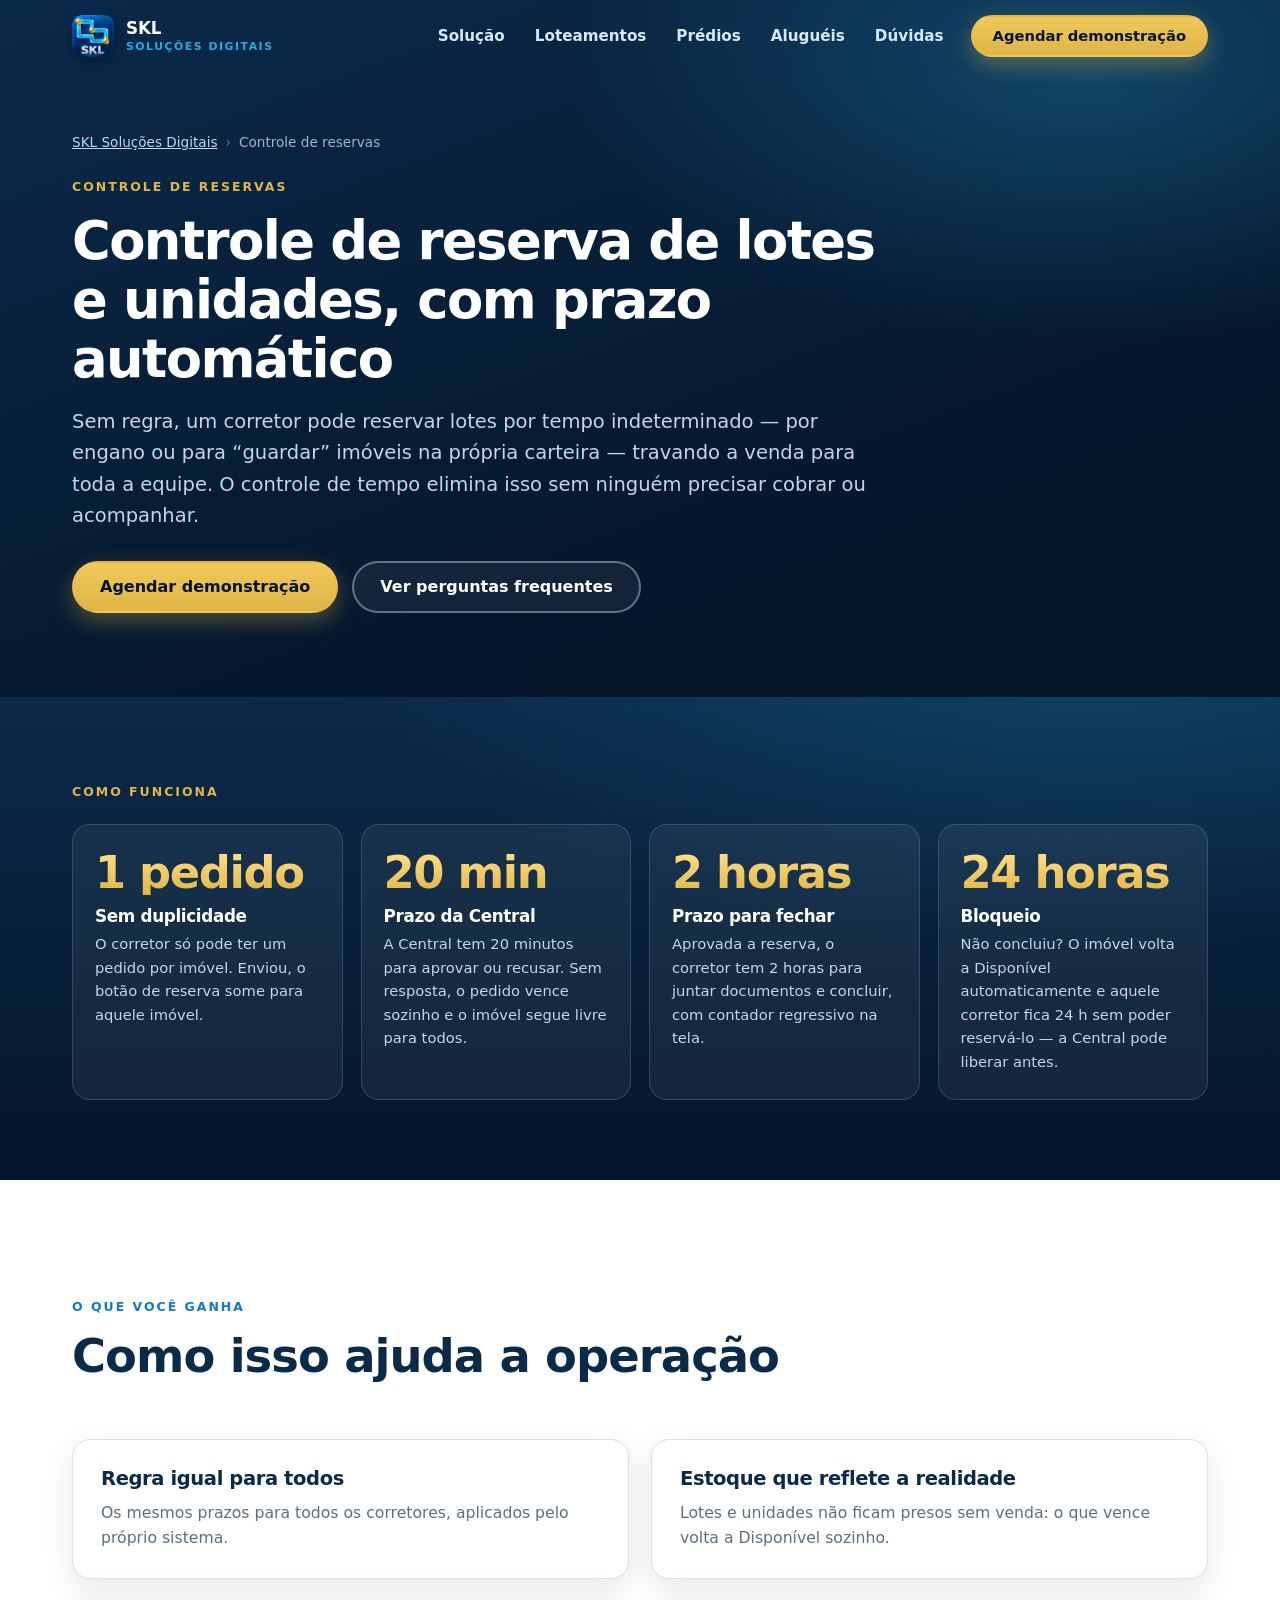
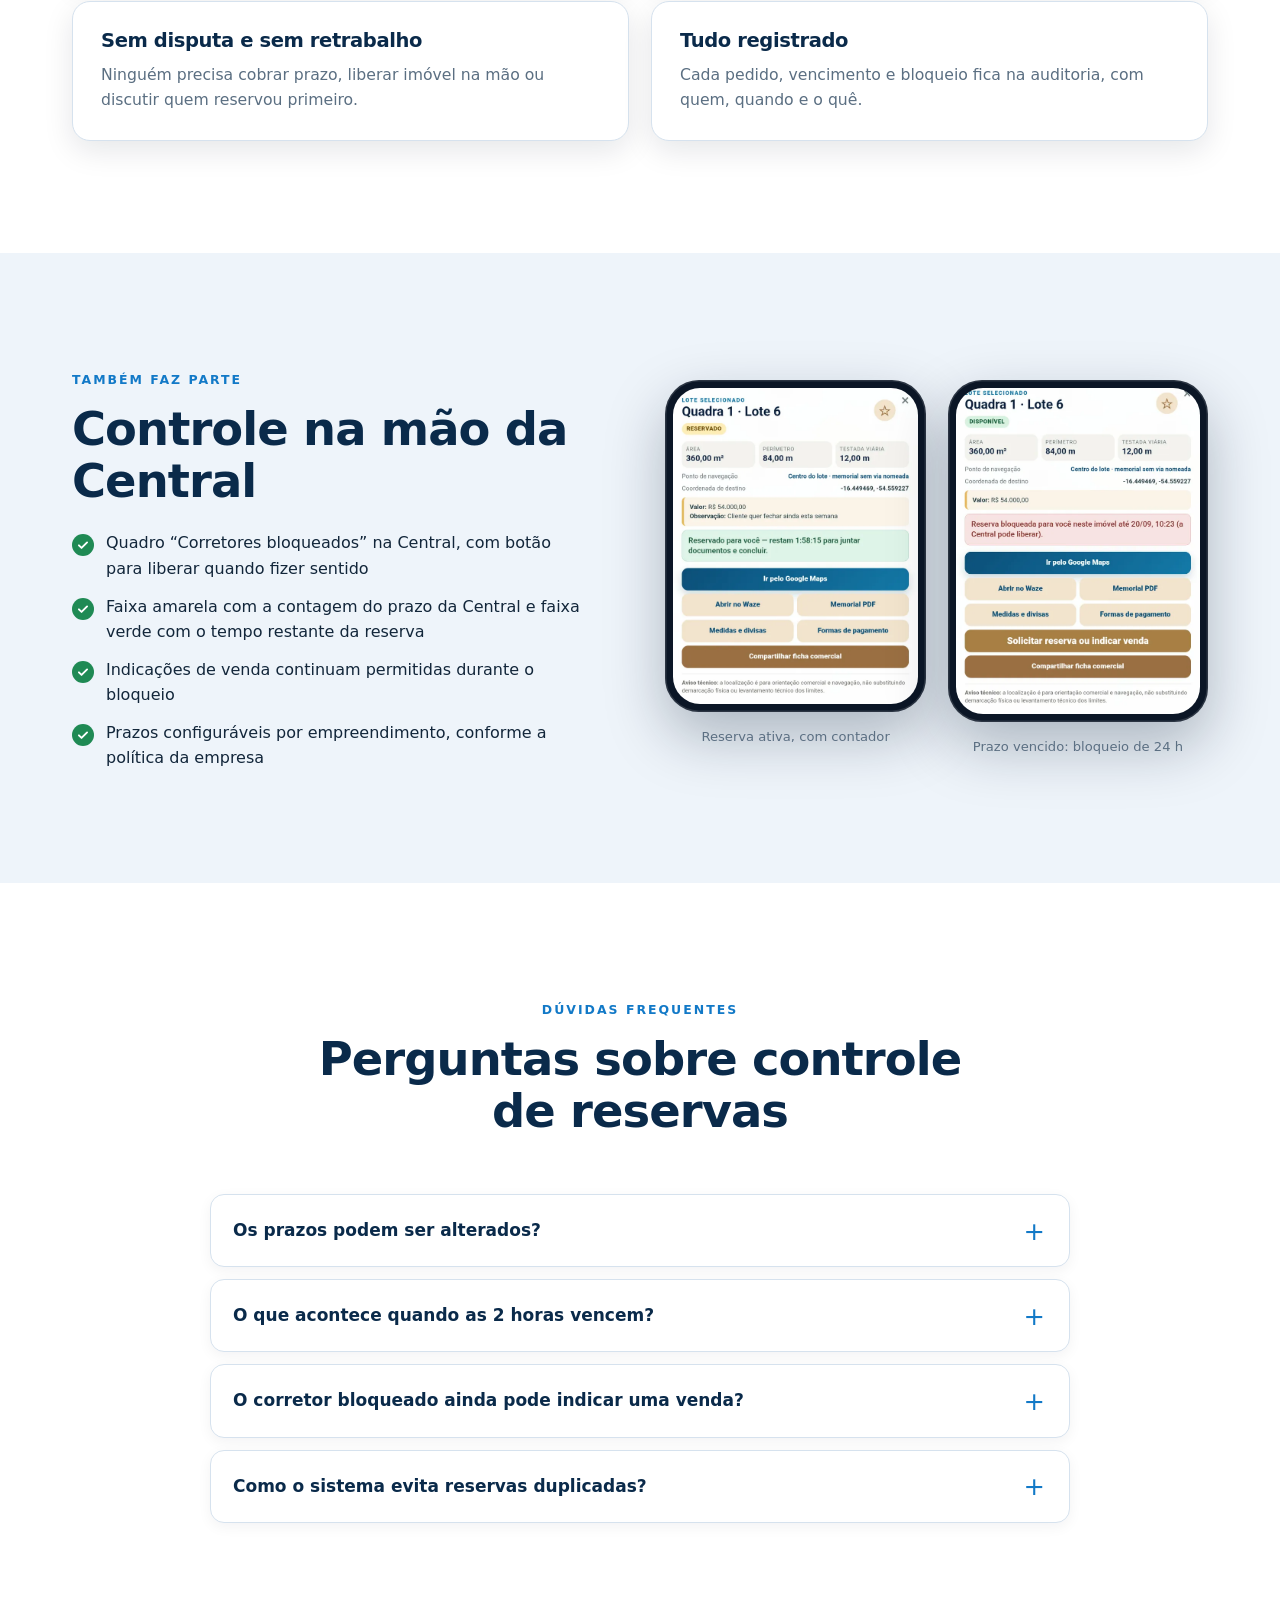
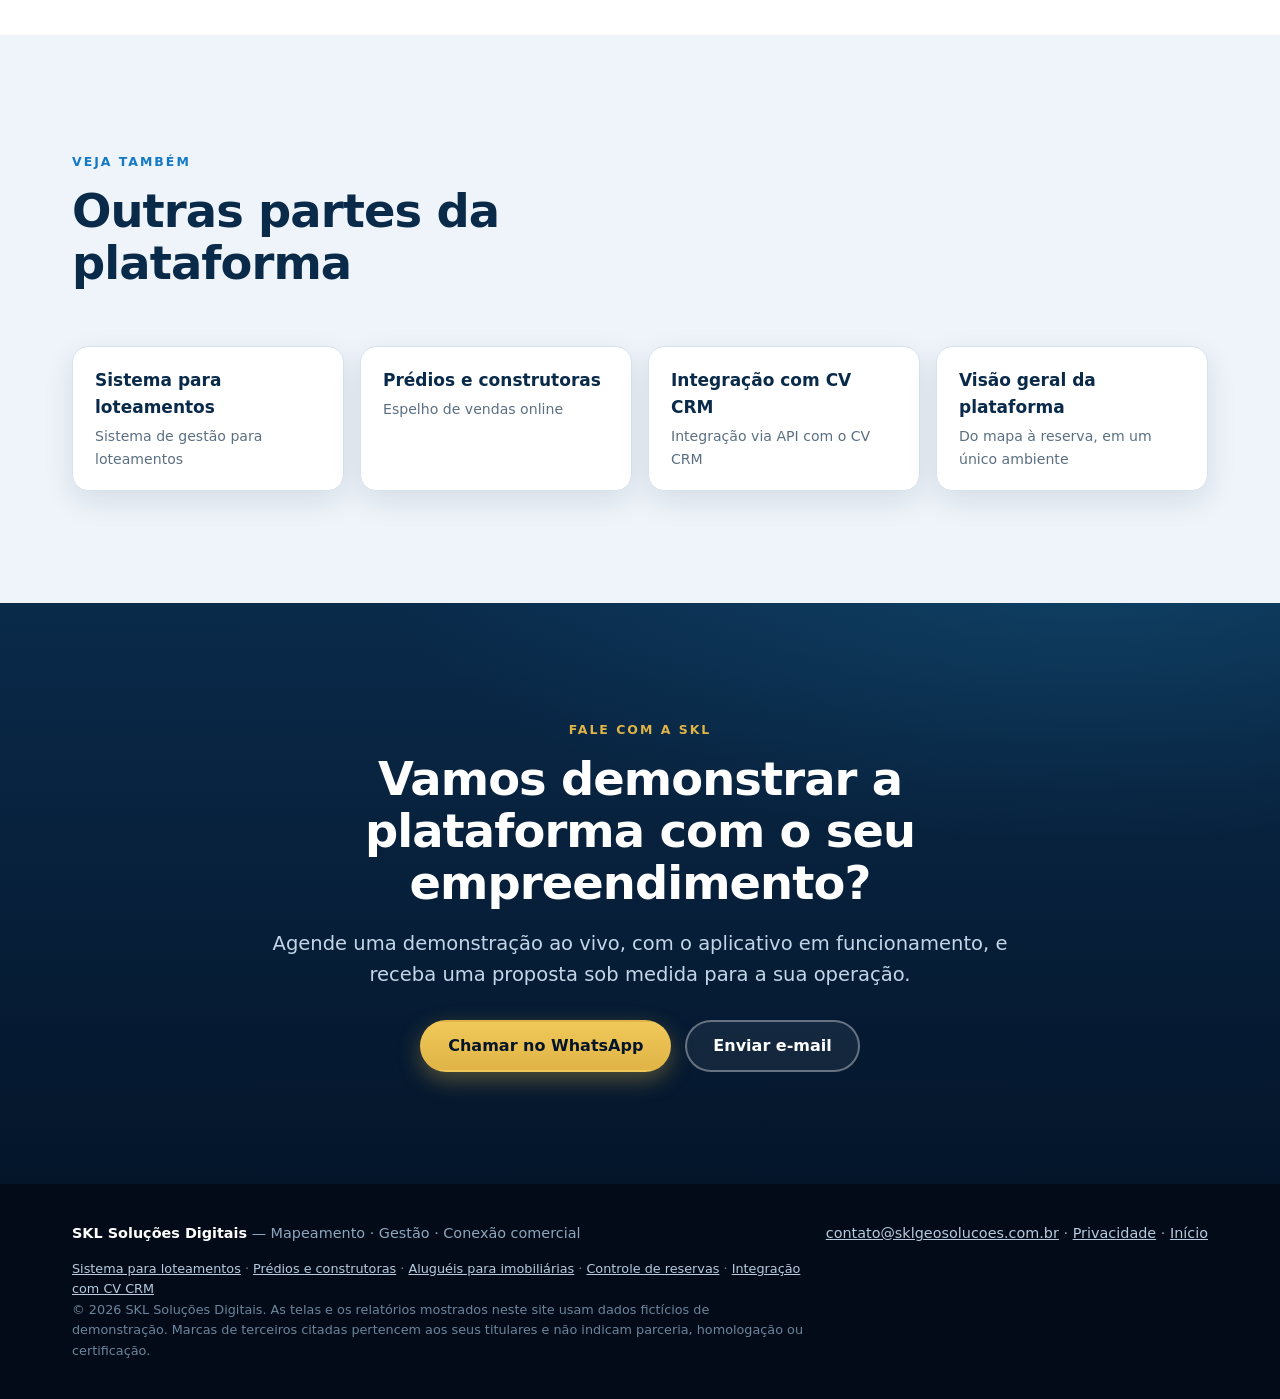
==== controle-de-reservas-de-lotes-e-unidades.html @ 7ca4c24e "Site institucional SKL Soluções Digitais - versão inicial Co-Authored-By: Claude Sonnet 5 <noreply@a" ====
<!doctype html>
<html lang="pt-BR">
<head>
<meta charset="utf-8">
<meta name="viewport" content="width=device-width, initial-scale=1">
<title>Controle de reserva de lotes e unidades: prazo automático | SKL</title>
<meta name="description" content="Evite lotes e unidades presos por reservas sem venda: um pedido por imóvel, 20 min para a Central responder, 2 h para fechar e bloqueio de 24 h. Prazos configuráveis.">
<meta name="theme-color" content="#04152a">
<link rel="canonical" href="https://sklgeosolucoes.com.br/controle-de-reservas-de-lotes-e-unidades.html">
<link rel="icon" type="image/png" sizes="32x32" href="assets/favicon-32.png">
<link rel="apple-touch-icon" href="assets/apple-touch-icon.png">
<meta property="og:type" content="website">
<meta property="og:locale" content="pt_BR">
<meta property="og:site_name" content="SKL Soluções Digitais">
<meta property="og:title" content="Controle de reserva de lotes e unidades: prazo automático | SKL">
<meta property="og:description" content="Evite lotes e unidades presos por reservas sem venda: um pedido por imóvel, 20 min para a Central responder, 2 h para fechar e bloqueio de 24 h. Prazos configuráveis.">
<meta property="og:url" content="https://sklgeosolucoes.com.br/controle-de-reservas-de-lotes-e-unidades.html">
<meta property="og:image" content="https://sklgeosolucoes.com.br/assets/og-image.jpg">
<meta name="twitter:card" content="summary_large_image">
<script>document.documentElement.className += ' js';</script>
<link rel="stylesheet" href="style.css">
<script type="application/ld+json">{"@context":"https://schema.org","@type":"BreadcrumbList","itemListElement":[{"@type":"ListItem","position":1,"name":"SKL Soluções Digitais","item":"https://sklgeosolucoes.com.br/"},{"@type":"ListItem","position":2,"name":"Controle de reservas","item":"https://sklgeosolucoes.com.br/controle-de-reservas-de-lotes-e-unidades.html"}]}</script>
<script type="application/ld+json">{"@context":"https://schema.org","@type":"FAQPage","mainEntity":[{"@type":"Question","name":"Os prazos podem ser alterados?","acceptedAnswer":{"@type":"Answer","text":"Sim. Os tempos de 20 minutos, 2 horas e 24 horas são o padrão sugerido; são parâmetros configuráveis por empreendimento, conforme a política da empresa."}},{"@type":"Question","name":"O que acontece quando as 2 horas vencem?","acceptedAnswer":{"@type":"Answer","text":"O imóvel volta automaticamente a Disponível, o corretor fica 24 horas sem poder reservá-lo e o fato fica registrado na auditoria. A Central pode liberar o bloqueio antes."}},{"@type":"Question","name":"O corretor bloqueado ainda pode indicar uma venda?","acceptedAnswer":{"@type":"Answer","text":"Sim. As indicações de venda seguem permitidas durante o bloqueio."}},{"@type":"Question","name":"Como o sistema evita reservas duplicadas?","acceptedAnswer":{"@type":"Answer","text":"O corretor só pode ter um pedido por imóvel. Depois de enviar, o botão de reserva some para aquele imóvel."}}]}</script>
</head>
<body>
<a class="skip" href="#conteudo">Ir para o conteúdo</a>

<header class="site-header" id="topo">
  <div class="wrap nav">
    <a class="brand" href="index.html" aria-label="SKL Soluções Digitais — início">
      <img src="assets/logo.webp" width="42" height="42" alt="">
      <span>SKL<small>Soluções Digitais</small></span>
    </a>
    <button class="burger" type="button" aria-label="Abrir menu" aria-expanded="false" aria-controls="menu"><span></span></button>
    <nav class="menu" id="menu" aria-label="Principal">
      <a href="index.html#solucao">Solução</a>
      <a href="sistema-para-loteamentos.html">Loteamentos</a>
      <a href="sistema-para-predios-e-construtoras.html">Prédios</a>
      <a href="sistema-de-alugueis-para-imobiliarias.html">Aluguéis</a>
      <a href="index.html#faq">Dúvidas</a>
      <a class="btn btn--primary btn--sm" href="index.html#contato">Agendar demonstração</a>
    </nav>
  </div>
</header>

<main id="conteudo">
<section class="page-hero">
  <div class="wrap">
    <p class="crumbs"><a href="index.html">SKL Soluções Digitais</a><span>›</span>Controle de reservas</p>
    <span class="eyebrow">Controle de reservas</span>
    <h1>Controle de reserva de lotes e unidades, com prazo automático</h1>
    <p class="lead">Sem regra, um corretor pode reservar lotes por tempo indeterminado — por engano ou para “guardar” imóveis na própria carteira — travando a venda para toda a equipe. O controle de tempo elimina isso sem ninguém precisar cobrar ou acompanhar.</p>
    <div class="cta-row" style="margin-top:30px">
      <a class="btn btn--primary" href="https://wa.me/5566996121567?text=Ol%C3%A1!%20Quero%20agendar%20uma%20demonstra%C3%A7%C3%A3o%20da%20plataforma%20SKL." target="_blank" rel="noopener">Agendar demonstração</a>
      <a class="btn btn--ghost" href="#perguntas">Ver perguntas frequentes</a>
    </div>
  </div>
</section>

    <div class="section section--dark" style="padding-block:clamp(48px,7vw,80px)">
      <div class="wrap">
        <span class="eyebrow">Como funciona</span>
        <div class="steps4" style="margin-bottom:0">
          <div class="step4 reveal"><span class="big">1 pedido</span><h3>Sem duplicidade</h3><p>O corretor só pode ter um pedido por imóvel. Enviou, o botão de reserva some para aquele imóvel.</p></div>
          <div class="step4 reveal"><span class="big">20 min</span><h3>Prazo da Central</h3><p>A Central tem 20 minutos para aprovar ou recusar. Sem resposta, o pedido vence sozinho e o imóvel segue livre para todos.</p></div>
          <div class="step4 reveal"><span class="big">2 horas</span><h3>Prazo para fechar</h3><p>Aprovada a reserva, o corretor tem 2 horas para juntar documentos e concluir, com contador regressivo na tela.</p></div>
          <div class="step4 reveal"><span class="big">24 horas</span><h3>Bloqueio</h3><p>Não concluiu? O imóvel volta a Disponível automaticamente e aquele corretor fica 24 h sem poder reservá-lo — a Central pode liberar antes.</p></div>
        </div>
      </div>
    </div>
<section class="section">
  <div class="wrap">
    <div class="head"><span class="eyebrow">O que você ganha</span><h2>Como isso ajuda a operação</h2></div>
    <div class="grid grid--2">
      <article class="card reveal"><h3>Regra igual para todos</h3><p>Os mesmos prazos para todos os corretores, aplicados pelo próprio sistema.</p></article>
      <article class="card reveal"><h3>Estoque que reflete a realidade</h3><p>Lotes e unidades não ficam presos sem venda: o que vence volta a Disponível sozinho.</p></article>
      <article class="card reveal"><h3>Sem disputa e sem retrabalho</h3><p>Ninguém precisa cobrar prazo, liberar imóvel na mão ou discutir quem reservou primeiro.</p></article>
      <article class="card reveal"><h3>Tudo registrado</h3><p>Cada pedido, vencimento e bloqueio fica na auditoria, com quem, quando e o quê.</p></article>
    </div>
  </div>
</section>

<section class="section section--soft">
  <div class="wrap split">
    <div>
      <span class="eyebrow">Também faz parte</span>
      <h2>Controle na mão da Central</h2>
      <ul class="checks">
        <li>Quadro “Corretores bloqueados” na Central, com botão para liberar quando fizer sentido</li>
        <li>Faixa amarela com a contagem do prazo da Central e faixa verde com o tempo restante da reserva</li>
        <li>Indicações de venda continuam permitidas durante o bloqueio</li>
        <li>Prazos configuráveis por empreendimento, conforme a política da empresa</li>
      </ul>
      
    </div>
    <div class="split-media reveal">
      <div class="shots">
        <figure class="shot shot--phone"><div class="phone device"><img src="assets/app-reserva.webp" width="640" height="830" loading="lazy" decoding="async" alt="Reserva ativa: faixa verde com o tempo restante para juntar documentos e concluir"></div><figcaption>Reserva ativa, com contador</figcaption></figure>
        <figure class="shot shot--phone"><div class="phone device"><img src="assets/app-bloqueio.webp" width="640" height="855" loading="lazy" decoding="async" alt="Prazo vencido: faixa vermelha informando o bloqueio de reserva neste imóvel até uma data e hora"></div><figcaption>Prazo vencido: bloqueio de 24 h</figcaption></figure>
      </div>
    </div>
  </div>
</section>

<section class="section" id="perguntas">
  <div class="wrap">
    <div class="head head--center"><span class="eyebrow">Dúvidas frequentes</span><h2>Perguntas sobre controle de reservas</h2></div>
    <div class="faq">
      <details><summary>Os prazos podem ser alterados?</summary><p>Sim. Os tempos de 20 minutos, 2 horas e 24 horas são o padrão sugerido; são parâmetros configuráveis por empreendimento, conforme a política da empresa.</p></details>
      <details><summary>O que acontece quando as 2 horas vencem?</summary><p>O imóvel volta automaticamente a Disponível, o corretor fica 24 horas sem poder reservá-lo e o fato fica registrado na auditoria. A Central pode liberar o bloqueio antes.</p></details>
      <details><summary>O corretor bloqueado ainda pode indicar uma venda?</summary><p>Sim. As indicações de venda seguem permitidas durante o bloqueio.</p></details>
      <details><summary>Como o sistema evita reservas duplicadas?</summary><p>O corretor só pode ter um pedido por imóvel. Depois de enviar, o botão de reserva some para aquele imóvel.</p></details>
    </div>
  </div>
</section>

<section class="section section--soft">
  <div class="wrap">
    <div class="head"><span class="eyebrow">Veja também</span><h2>Outras partes da plataforma</h2></div>
    <div class="related">
      <a href="sistema-para-loteamentos.html">Sistema para loteamentos<small>Sistema de gestão para loteamentos</small></a>
      <a href="sistema-para-predios-e-construtoras.html">Prédios e construtoras<small>Espelho de vendas online</small></a>
      <a href="integracao-cv-crm.html">Integração com CV CRM<small>Integração via API com o CV CRM</small></a>
      <a href="index.html">Visão geral da plataforma<small>Do mapa à reserva, em um único ambiente</small></a>
    </div>
  </div>
</section>

<section class="section section--dark contact">
  <div class="wrap">
    <span class="eyebrow">Fale com a SKL</span>
    <h2>Vamos demonstrar a plataforma com o seu empreendimento?</h2>
    <p class="lead">Agende uma demonstração ao vivo, com o aplicativo em funcionamento, e receba uma proposta sob medida para a sua operação.</p>
    <div class="cta-row">
      <a class="btn btn--primary" href="https://wa.me/5566996121567?text=Ol%C3%A1!%20Quero%20agendar%20uma%20demonstra%C3%A7%C3%A3o%20da%20plataforma%20SKL." target="_blank" rel="noopener">Chamar no WhatsApp</a>
      <a class="btn btn--ghost" href="mailto:contato@sklgeosolucoes.com.br?subject=Demonstra%C3%A7%C3%A3o%20da%20plataforma%20SKL">Enviar e-mail</a>
    </div>
  </div>
</section>
</main>

<footer class="site-footer">
  <div class="wrap">
    <div class="footer-row">
      <p><b style="color:#fff">SKL Soluções Digitais</b> — Mapeamento · Gestão · Conexão comercial</p>
      <p><a href="mailto:contato@sklgeosolucoes.com.br">contato@sklgeosolucoes.com.br</a> · <a href="privacidade.html">Privacidade</a> · <a href="index.html">Início</a></p>
    </div>
    <p class="fine" style="margin-top:14px"><a href="sistema-para-loteamentos.html">Sistema para loteamentos</a> · <a href="sistema-para-predios-e-construtoras.html">Prédios e construtoras</a> · <a href="sistema-de-alugueis-para-imobiliarias.html">Aluguéis para imobiliárias</a> · <a href="controle-de-reservas-de-lotes-e-unidades.html">Controle de reservas</a> · <a href="integracao-cv-crm.html">Integração com CV CRM</a></p>
    <p class="fine">© 2026 SKL Soluções Digitais. As telas e os relatórios mostrados neste site usam dados fictícios de demonstração. Marcas de terceiros citadas pertencem aos seus titulares e não indicam parceria, homologação ou certificação.</p>
  </div>
</footer>
<a class="wa-float btn btn--primary btn--sm" href="https://wa.me/5566996121567?text=Ol%C3%A1!%20Quero%20saber%20mais%20sobre%20a%20plataforma%20SKL." target="_blank" rel="noopener" aria-label="Falar no WhatsApp">WhatsApp</a>
<script src="site.js" defer></script>
</body>
</html>
---- style.css ----
/* SKL Soluções Digitais — site institucional
   Sem fontes nem scripts de terceiros: nada é carregado de fora (privacidade e velocidade). */

:root {
  --dk: #04152a;
  --navy: #0a2a4a;
  --blue: #1279c7;
  --cyan: #29abe2;
  --gold: #e0b446;
  --gold-dk: #b98a1c;
  --ink: #12263a;
  --muted: #5b6f82;
  --soft: #eef4fa;
  --line: #d6e2ee;
  --ok: #1f8a54;
  --bad: #b23a35;
  --radius: 18px;
  --shadow: 0 10px 30px rgba(4, 21, 42, .10);
  --shadow-lg: 0 24px 60px rgba(4, 21, 42, .28);
  --font: system-ui, -apple-system, "Segoe UI", Roboto, "Helvetica Neue", Arial, "Noto Sans", sans-serif;
  --wrap: 1180px;
}

*, *::before, *::after { box-sizing: border-box; }
html { scroll-behavior: smooth; scroll-padding-top: 84px; -webkit-text-size-adjust: 100%; }
body {
  margin: 0; font-family: var(--font); color: var(--ink); background: #fff;
  line-height: 1.6; font-size: 17px; -webkit-font-smoothing: antialiased; text-rendering: optimizeLegibility;
}
img { max-width: 100%; height: auto; display: block; }
a { color: var(--blue); }
h1, h2, h3, h4 { line-height: 1.12; margin: 0; letter-spacing: -.02em; }
p { margin: 0 0 1em; }
ul { margin: 0; padding: 0; list-style: none; }
:focus-visible { outline: 3px solid var(--cyan); outline-offset: 3px; border-radius: 6px; }

.skip { position: absolute; left: -999px; top: 8px; background: var(--gold); color: var(--dk); padding: 10px 16px; border-radius: 8px; z-index: 100; font-weight: 700; }
.skip:focus { left: 8px; }

.wrap { width: 100%; max-width: var(--wrap); margin-inline: auto; padding-inline: 22px; }
.section { padding-block: clamp(64px, 9vw, 112px); }
.section--soft { background: var(--soft); }
.section--dark { background: radial-gradient(1200px 500px at 85% -10%, rgba(41,171,226,.18), transparent 60%), linear-gradient(180deg, var(--navy), var(--dk)); color: #eaf3fb; }
.section--dark .lead, .section--dark p { color: #c3d6e8; }
.section--dark h2, .section--dark h3 { color: #fff; }

.eyebrow { display: inline-block; font-size: .78rem; font-weight: 800; letter-spacing: .16em; text-transform: uppercase; color: var(--blue); margin-bottom: 14px; }
.section--dark .eyebrow, .hero .eyebrow, .page-hero .eyebrow { color: var(--gold); }
h2 { font-size: clamp(1.9rem, 4vw, 2.9rem); font-weight: 800; color: var(--navy); max-width: 22ch; }
.head { margin-bottom: clamp(36px, 5vw, 56px); }
.head--center { text-align: center; }
.head--center h2 { margin-inline: auto; }
.lead { font-size: clamp(1.05rem, 1.6vw, 1.22rem); color: var(--muted); max-width: 62ch; margin-top: 18px; }
.head--center .lead { margin-inline: auto; }

/* Botões */
.btn { display: inline-flex; align-items: center; justify-content: center; gap: 10px; padding: 15px 26px; border-radius: 999px; font-weight: 800; font-size: 1rem; text-decoration: none; border: 2px solid transparent; cursor: pointer; transition: transform .15s ease, box-shadow .2s ease, background .2s ease; font-family: inherit; line-height: 1.1; }
.btn:hover { transform: translateY(-2px); }
.btn--primary { background: linear-gradient(180deg, #f0c85a, var(--gold)); color: var(--dk); box-shadow: 0 8px 22px rgba(224,180,70,.35); }
.btn--primary:hover { box-shadow: 0 12px 28px rgba(224,180,70,.5); }
.btn--ghost { color: #fff; border-color: rgba(255,255,255,.35); background: rgba(255,255,255,.06); }
.btn--ghost:hover { background: rgba(255,255,255,.14); }
.btn--outline { color: var(--navy); border-color: var(--navy); background: transparent; }
.btn--outline:hover { background: var(--navy); color: #fff; }
.btn--sm { padding: 11px 20px; font-size: .92rem; }

/* Cabeçalho */
.site-header { position: fixed; inset: 0 0 auto 0; z-index: 50; transition: background .25s ease, box-shadow .25s ease, backdrop-filter .25s; }
.site-header.scrolled { background: rgba(4, 21, 42, .88); backdrop-filter: saturate(140%) blur(14px); -webkit-backdrop-filter: saturate(140%) blur(14px); box-shadow: 0 6px 24px rgba(0,0,0,.25); }
.nav { display: flex; align-items: center; justify-content: space-between; gap: 20px; min-height: 72px; }
.brand { display: flex; align-items: center; gap: 12px; color: #fff; text-decoration: none; font-weight: 800; letter-spacing: -.01em; }
.brand img { width: 42px; height: 42px; border-radius: 11px; box-shadow: 0 4px 14px rgba(0,0,0,.35); }
.brand span { font-size: 1.05rem; line-height: 1.05; }
.brand small { display: block; font-size: .68rem; letter-spacing: .14em; font-weight: 700; color: var(--cyan); text-transform: uppercase; margin-top: 3px; }
.menu { display: flex; align-items: center; gap: 4px; }
.menu a:not(.btn) { color: #d9e8f6; text-decoration: none; font-weight: 600; font-size: .95rem; padding: 9px 13px; border-radius: 999px; white-space: nowrap; }
.menu a:not(.btn):hover { background: rgba(255,255,255,.1); color: #fff; }
.menu .btn { margin-left: 10px; }
.burger { display: none; width: 46px; height: 46px; border: 0; border-radius: 12px; background: rgba(255,255,255,.1); cursor: pointer; position: relative; }
.burger span, .burger span::before, .burger span::after { position: absolute; left: 12px; right: 12px; height: 2px; background: #fff; border-radius: 2px; content: ""; transition: transform .25s, opacity .2s; }
.burger span { top: 22px; } .burger span::before { top: -7px; left: 0; right: 0; } .burger span::after { top: 7px; left: 0; right: 0; }
.nav-open .burger span { background: transparent; }
.nav-open .burger span::before { transform: translateY(7px) rotate(45deg); }
.nav-open .burger span::after { transform: translateY(-7px) rotate(-45deg); }

/* Hero */
.hero { position: relative; overflow: hidden; color: #fff; padding-top: 128px; padding-bottom: clamp(56px, 8vw, 96px);
  background: radial-gradient(900px 520px at 78% 30%, rgba(41,171,226,.30), transparent 65%), radial-gradient(700px 400px at 5% 100%, rgba(224,180,70,.12), transparent 60%), linear-gradient(160deg, #0a2a4a 0%, var(--dk) 70%); }
.hero::before { content: ""; position: absolute; inset: 0; background-image: linear-gradient(rgba(255,255,255,.035) 1px, transparent 1px), linear-gradient(90deg, rgba(255,255,255,.035) 1px, transparent 1px); background-size: 56px 56px; mask-image: radial-gradient(ellipse at 70% 40%, #000 20%, transparent 75%); -webkit-mask-image: radial-gradient(ellipse at 70% 40%, #000 20%, transparent 75%); pointer-events: none; }
.hero-grid { position: relative; display: grid; grid-template-columns: 1.02fr 1fr; gap: clamp(28px, 5vw, 64px); align-items: center; }
.hero h1 { font-size: clamp(2.3rem, 5.6vw, 4.1rem); font-weight: 850; letter-spacing: -.03em; line-height: 1.04; }
.hero h1 em { font-style: normal; background: linear-gradient(90deg, var(--cyan), #8fdcff); -webkit-background-clip: text; background-clip: text; color: transparent; }
.hero p.sub { font-size: clamp(1.05rem, 1.7vw, 1.28rem); color: #c3d6e8; max-width: 52ch; margin: 22px 0 32px; }
.cta-row { display: flex; flex-wrap: wrap; gap: 14px; }
.chips { display: flex; flex-wrap: wrap; gap: 10px; margin-top: 34px; }
.chip { font-size: .86rem; font-weight: 700; color: #dcecfa; padding: 8px 14px; border-radius: 999px; border: 1px solid rgba(255,255,255,.2); background: rgba(255,255,255,.06); }
.chip::before { content: ""; display: inline-block; width: 7px; height: 7px; border-radius: 50%; background: var(--gold); margin-right: 9px; vertical-align: 1px; }
.hero-visual { position: relative; min-height: 380px; }
.hero-visual .tablet { width: 100%; }
.hero-visual .phone { position: absolute; width: 37%; left: -7%; bottom: -10%; }

/* Molduras de aparelho */
.device { background: #0b1626; border-radius: 26px; padding: 9px; box-shadow: var(--shadow-lg), inset 0 0 0 1.5px rgba(255,255,255,.13); }
.device img { border-radius: 18px; width: 100%; background: #fff; }
.phone.device { border-radius: 34px; padding: 8px; }
.phone.device img { border-radius: 27px; }
.device figcaption, .shot figcaption { font-size: .82rem; color: var(--muted); text-align: center; margin-top: 14px; }
.shot { margin: 0; }
.shot--phone { max-width: 320px; flex: 1 1 200px; }
.shots .shot--phone { max-width: 270px; }
.shot--tablet { max-width: 100%; }
.shot .device { transition: transform .35s ease; }
.shot:hover .device { transform: translateY(-4px); }
.shots { display: flex; gap: 22px; justify-content: center; align-items: flex-start; flex-wrap: wrap; }

/* Grades e cartões */
.grid { display: grid; gap: 22px; }
.grid--2 { grid-template-columns: repeat(2, 1fr); }
.grid--3 { grid-template-columns: repeat(3, 1fr); }
.card { background: #fff; border: 1px solid var(--line); border-radius: var(--radius); padding: 28px; box-shadow: var(--shadow); transition: transform .25s ease, box-shadow .25s ease; }
.card:hover { transform: translateY(-4px); box-shadow: 0 18px 44px rgba(4,21,42,.16); }
.card h3 { font-size: 1.22rem; color: var(--navy); margin-bottom: 10px; }
.card p { color: var(--muted); margin: 0; font-size: .98rem; }
.num { display: inline-grid; place-items: center; width: 38px; height: 38px; border-radius: 12px; background: var(--soft); color: var(--blue); font-weight: 850; font-size: .95rem; margin-bottom: 16px; }
.problem .hoje, .problem .com { font-size: .95rem; margin: 0 0 10px; color: var(--muted); }
.problem .hoje b { color: var(--bad); }
.problem .com { color: var(--ink); }
.problem .com b { color: var(--ok); }
.note { margin-top: 30px; padding: 20px 24px; border-radius: 14px; background: #fff; border: 1px solid var(--line); border-left: 5px solid var(--gold); color: var(--ink); font-size: .98rem; }
.product .icon { width: 52px; height: 52px; border-radius: 15px; display: grid; place-items: center; margin-bottom: 18px; background: linear-gradient(135deg, var(--blue), var(--cyan)); box-shadow: 0 8px 18px rgba(18,121,199,.35); }
.product .icon svg { width: 26px; height: 26px; stroke: #fff; fill: none; stroke-width: 2; stroke-linecap: round; stroke-linejoin: round; }

/* Listas com marcador */
.checks { display: grid; gap: 12px; margin: 22px 0 0; }
.checks li { position: relative; padding-left: 34px; color: var(--ink); font-size: 1rem; }
.checks li::before { content: ""; position: absolute; left: 0; top: 4px; width: 22px; height: 22px; border-radius: 50%; background: var(--ok) url("data:image/svg+xml,%3Csvg xmlns='http://www.w3.org/2000/svg' viewBox='0 0 24 24' fill='none' stroke='white' stroke-width='3.2' stroke-linecap='round' stroke-linejoin='round'%3E%3Cpath d='M5 12.5l4.5 4.5L19 7.5'/%3E%3C/svg%3E") center / 14px no-repeat; }
.section--dark .checks li { color: #dbe9f6; }
.section--dark .checks li::before { background-color: var(--cyan); }
.checks--tight { gap: 9px; }

/* Layout texto + imagem */
.split { display: grid; grid-template-columns: 1fr 1.05fr; gap: clamp(30px, 6vw, 80px); align-items: center; }
.split--rev .split-media { order: -1; }
.split-media { min-width: 0; }
/* Seções de texto longo: a imagem acompanha a rolagem em vez de ficar solta lá embaixo */
.split--top { align-items: start; }
.split--top .split-media { position: sticky; top: 100px; }
.tag { display: inline-block; font-size: .8rem; font-weight: 800; color: var(--blue); background: #e3effa; padding: 5px 12px; border-radius: 999px; margin: 0 8px 8px 0; }
.callout { margin-top: 26px; padding: 18px 22px; border-radius: 14px; background: var(--soft); border-left: 5px solid var(--cyan); color: var(--ink); font-size: .98rem; }
.section--soft .callout { background: #fff; }
.section--dark .callout { background: rgba(255,255,255,.07); color: #dbe9f6; border-left-color: var(--gold); }

/* Reservas — passos com números grandes */
.steps4 { display: grid; grid-template-columns: repeat(4, 1fr); gap: 18px; margin: 8px 0 44px; counter-reset: s; }
.step4 { position: relative; padding: 26px 22px; border-radius: var(--radius); background: rgba(255,255,255,.06); border: 1px solid rgba(255,255,255,.14); }
.step4 .big { display: block; font-size: clamp(2rem, 3.6vw, 2.8rem); font-weight: 850; letter-spacing: -.03em; line-height: 1; background: linear-gradient(180deg, #ffe08a, var(--gold)); -webkit-background-clip: text; background-clip: text; color: transparent; }
.step4 h3 { font-size: 1.05rem; margin: 12px 0 6px; }
.step4 p { font-size: .92rem; margin: 0; }
.rules { display: grid; grid-template-columns: repeat(2, 1fr); gap: 22px; margin-top: 34px; }
.rules h3 { font-size: 1rem; text-transform: uppercase; letter-spacing: .1em; color: var(--gold); margin-bottom: 14px; }

/* Integração */
.diagram { display: grid; grid-template-columns: 1fr auto 1fr; gap: 18px; align-items: center; margin-bottom: 42px; }
.node { padding: 26px; border-radius: var(--radius); text-align: center; background: #fff; border: 1px solid var(--line); box-shadow: var(--shadow); }
.node b { display: block; color: var(--navy); font-size: 1.15rem; margin-bottom: 6px; }
.node span { color: var(--muted); font-size: .92rem; }
.node--skl { background: linear-gradient(135deg, var(--navy), var(--blue)); border: 0; }
.node--skl b, .node--skl span { color: #fff; }
.link { text-align: center; color: var(--blue); font-weight: 800; font-size: .9rem; }
.link big { display: block; font-size: 2.2rem; line-height: 1; }
.steps { display: grid; grid-template-columns: repeat(4, 1fr); gap: 18px; counter-reset: st; list-style: none; margin: 0; padding: 0; }
.steps--5 { grid-template-columns: repeat(5, 1fr); }
.steps li { position: relative; counter-increment: st; background: #fff; border: 1px solid var(--line); border-radius: var(--radius); padding: 24px 20px; box-shadow: var(--shadow); }
.steps li::before { content: counter(st); display: grid; place-items: center; width: 34px; height: 34px; border-radius: 50%; background: var(--navy); color: #fff; font-weight: 850; margin-bottom: 14px; }
.steps li b { display: block; color: var(--navy); margin-bottom: 6px; }
.steps li span { color: var(--muted); font-size: .93rem; display: block; }

/* Planos */
.plan { display: flex; flex-direction: column; }
.plan .badge { align-self: flex-start; font-size: .75rem; font-weight: 800; letter-spacing: .1em; text-transform: uppercase; color: var(--dk); background: var(--gold); padding: 5px 12px; border-radius: 999px; margin-bottom: 14px; }
.plan--hl { border: 2px solid var(--blue); box-shadow: 0 18px 50px rgba(18,121,199,.22); }
.plan .price { margin-top: auto; padding-top: 22px; }
.plan .price b { display: block; font-size: 1.25rem; color: var(--navy); }
.plan .price span { color: var(--muted); font-size: .9rem; }

/* Perfis */
.roles { grid-template-columns: repeat(3, 1fr); }

/* FAQ */
.faq { max-width: 860px; margin-inline: auto; display: grid; gap: 12px; }
.faq details { background: #fff; border: 1px solid var(--line); border-radius: 14px; padding: 4px 22px; box-shadow: 0 4px 14px rgba(4,21,42,.05); }
.faq summary { cursor: pointer; list-style: none; padding: 18px 34px 18px 0; font-weight: 750; color: var(--navy); position: relative; }
.faq summary::-webkit-details-marker { display: none; }
.faq summary::after { content: "+"; position: absolute; right: 2px; top: 50%; transform: translateY(-50%); font-size: 1.6rem; color: var(--blue); font-weight: 400; transition: transform .2s; }
.faq details[open] summary::after { transform: translateY(-50%) rotate(45deg); }
.faq details p { color: var(--muted); padding-bottom: 8px; margin: 0 0 12px; }

/* Contato e rodapé */
.contact { text-align: center; }
.contact h2 { margin-inline: auto; color: #fff; max-width: 20ch; }
.contact .lead { margin-inline: auto; }
.contact .cta-row { justify-content: center; margin-top: 30px; }
.contact-cards { display: grid; grid-template-columns: 1fr 1.45fr 1.05fr; gap: 16px; margin: 44px auto 0; max-width: 980px; text-align: left; }
.contact-cards div { padding: 20px 22px; border-radius: 16px; background: rgba(255,255,255,.07); border: 1px solid rgba(255,255,255,.16); }
.contact-cards small { display: block; color: var(--gold); font-weight: 800; letter-spacing: .14em; text-transform: uppercase; font-size: .72rem; margin-bottom: 6px; }
.contact-cards a, .contact-cards span { color: #fff; font-weight: 700; overflow-wrap: anywhere; text-decoration: none; }
.contact-cards a:hover { text-decoration: underline; }
.site-footer { background: #020b17; color: #8ea6bd; padding: 38px 0; font-size: .9rem; }
.footer-row { display: flex; flex-wrap: wrap; gap: 18px 40px; justify-content: space-between; align-items: center; }
.site-footer a { color: #b6cbe0; }
.site-footer p { margin: 0; }
.fine { margin-top: 18px; font-size: .8rem; color: #6d859c; max-width: 90ch; }

/* Páginas internas (uma por assunto de busca) */
.page-hero { position: relative; overflow: hidden; color: #fff; padding: 132px 0 clamp(48px, 7vw, 84px);
  background: radial-gradient(800px 420px at 85% 10%, rgba(41,171,226,.28), transparent 65%), linear-gradient(160deg, #0a2a4a 0%, var(--dk) 75%); }
.page-hero h1 { font-size: clamp(2rem, 4.6vw, 3.3rem); font-weight: 850; letter-spacing: -.03em; max-width: 22ch; }
.page-hero .lead { color: #c3d6e8; max-width: 64ch; }
.crumbs { font-size: .85rem; color: #9db6cd; margin-bottom: 18px; }
.crumbs a { color: #c3d6e8; }
.crumbs span { margin: 0 8px; opacity: .6; }
.related { display: grid; grid-template-columns: repeat(auto-fit, minmax(230px, 1fr)); gap: 16px; }
.related a { display: block; padding: 20px 22px; border-radius: 16px; background: #fff; border: 1px solid var(--line); text-decoration: none; color: var(--navy); font-weight: 750; transition: transform .2s, box-shadow .2s; box-shadow: var(--shadow); }
.related a:hover { transform: translateY(-3px); box-shadow: 0 16px 36px rgba(4,21,42,.16); }
.related a small { display: block; font-weight: 500; color: var(--muted); margin-top: 4px; font-size: .88rem; }
.link-cards { display: grid; grid-template-columns: repeat(auto-fit, minmax(210px, 1fr)); gap: 14px; margin-top: 26px; }
.link-cards a { display: block; padding: 18px 20px; border-radius: 14px; background: #fff; border: 1px solid var(--line); text-decoration: none; color: var(--navy); font-weight: 750; box-shadow: 0 4px 14px rgba(4,21,42,.06); transition: transform .2s, border-color .2s; }
.link-cards a:hover { transform: translateY(-3px); border-color: var(--blue); }
.link-cards a small { display: block; font-weight: 500; color: var(--muted); margin-top: 4px; font-size: .86rem; }
.wa-float { position: fixed; right: 16px; bottom: 16px; z-index: 40; display: none; }
.wa-float.btn { width: auto; padding: 13px 20px; box-shadow: 0 10px 28px rgba(0,0,0,.35); }

/* Entrada suave (só se o JavaScript estiver ativo) */
.js .reveal { opacity: 0; transform: translateY(22px); transition: opacity .7s ease, transform .7s ease; }
.js .reveal.in { opacity: 1; transform: none; }

/* Responsivo */
@media (max-width: 1020px) {
  .hero-grid, .split { grid-template-columns: 1fr; }
  .split--rev .split-media { order: 0; }
  .split--top .split-media { position: static; }
  .hero-visual { max-width: 640px; margin: 10px auto 0; }
  .hero-visual .phone { left: 2%; bottom: -14%; width: 32%; }
  .steps4 { grid-template-columns: repeat(2, 1fr); }
  .steps, .steps--5 { grid-template-columns: repeat(2, 1fr); }
  .grid--3, .roles { grid-template-columns: repeat(2, 1fr); }
  h2 { max-width: none; }
}
@media (max-width: 1080px) {
  .burger { display: block; }
  .menu { position: fixed; inset: 72px 0 auto 0; flex-direction: column; align-items: stretch; gap: 4px; padding: 16px 22px 26px; background: rgba(4,21,42,.97); backdrop-filter: blur(14px); transform: translateY(-120%); transition: transform .3s ease; box-shadow: 0 20px 40px rgba(0,0,0,.4); visibility: hidden; }
  .nav-open .menu { transform: none; visibility: visible; }
  .menu a:not(.btn) { padding: 14px 16px; font-size: 1.05rem; }
  .menu .btn { margin: 10px 0 0; }
  .site-header { background: rgba(4,21,42,.92); }
}
@media (max-width: 820px) {
  .wa-float { display: block; }
}
@media (max-width: 680px) {
  body { font-size: 16px; }
  .grid--2, .grid--3, .roles, .rules, .contact-cards, .steps4, .steps, .steps--5 { grid-template-columns: 1fr; }
  .diagram { grid-template-columns: 1fr; }
  .link big { transform: rotate(90deg); display: inline-block; }
  .hero { padding-top: 112px; }
  .hero-visual { margin-bottom: 40px; }
  .btn { width: 100%; }
  .cta-row { flex-direction: column; }
  .card { padding: 22px; }
  .shot--phone { max-width: 280px; }
}
@media (prefers-reduced-motion: reduce) {
  html { scroll-behavior: auto; }
  *, *::before, *::after { transition: none !important; animation: none !important; }
  .js .reveal { opacity: 1; transform: none; }
}
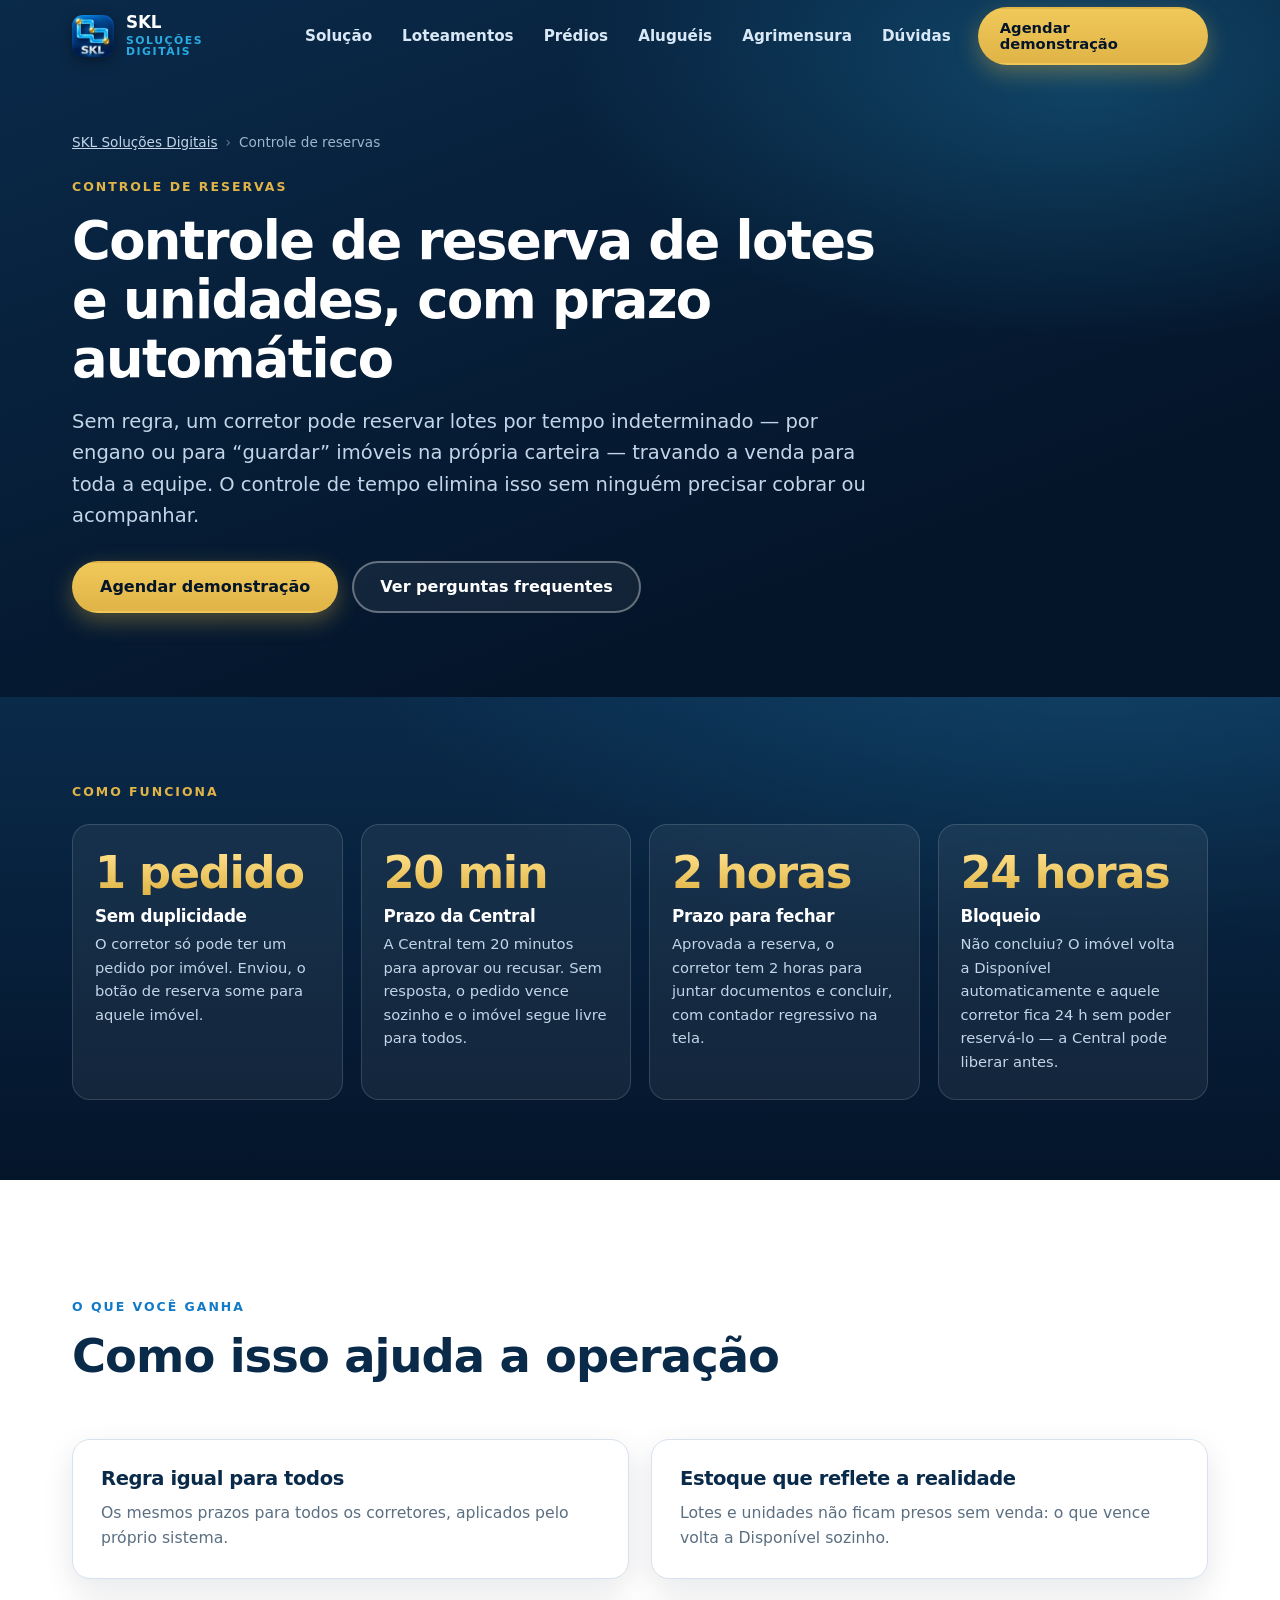
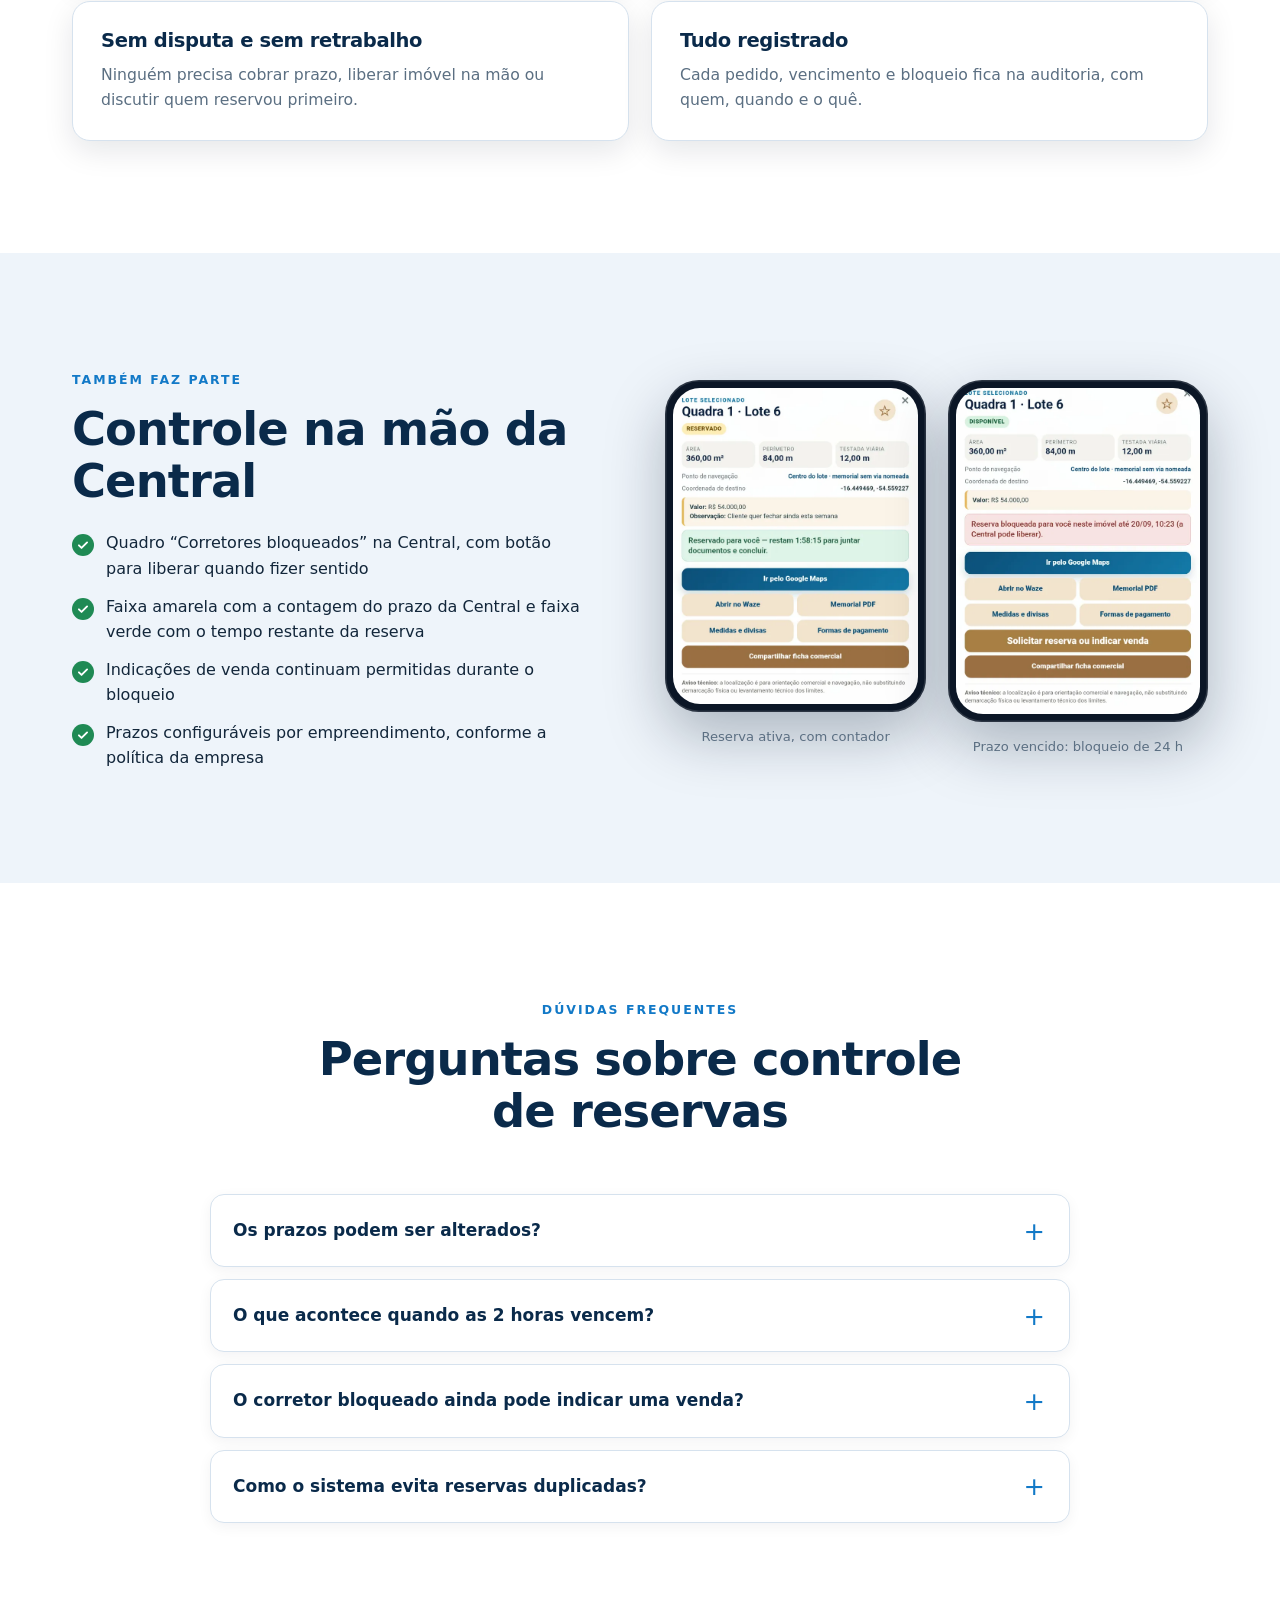
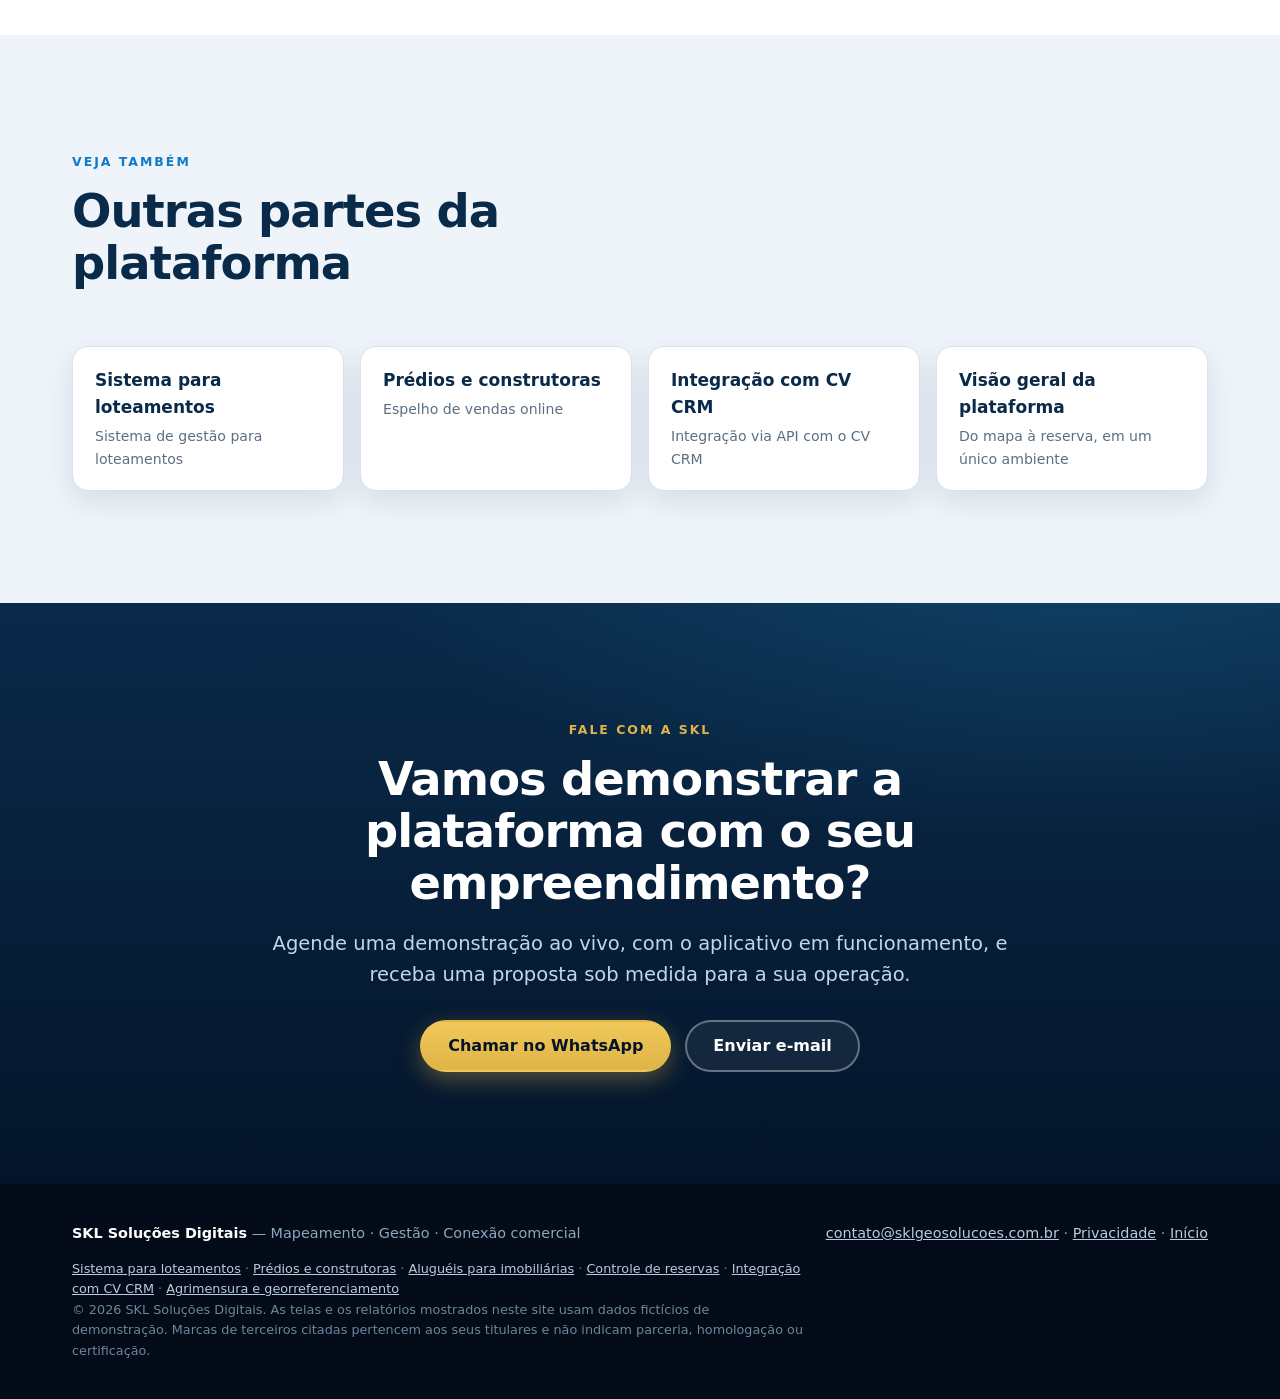
==== commit 30a22d8e: "Adiciona pagina de servicos de agrimensura e georreferenciamento Co-Authored-By: Claude Sonnet 5 <no" ====
--- a/controle-de-reservas-de-lotes-e-unidades.html
+++ b/controle-de-reservas-de-lotes-e-unidades.html
@@ -37,6 +37,7 @@
       <a href="sistema-para-loteamentos.html">Loteamentos</a>
       <a href="sistema-para-predios-e-construtoras.html">Prédios</a>
       <a href="sistema-de-alugueis-para-imobiliarias.html">Aluguéis</a>
+      <a href="regularizacao-fundiaria-e-georreferenciamento.html">Agrimensura</a>
       <a href="index.html#faq">Dúvidas</a>
       <a class="btn btn--primary btn--sm" href="index.html#contato">Agendar demonstração</a>
     </nav>
@@ -145,7 +146,7 @@
       <p><b style="color:#fff">SKL Soluções Digitais</b> — Mapeamento · Gestão · Conexão comercial</p>
       <p><a href="mailto:contato@sklgeosolucoes.com.br">contato@sklgeosolucoes.com.br</a> · <a href="privacidade.html">Privacidade</a> · <a href="index.html">Início</a></p>
     </div>
-    <p class="fine" style="margin-top:14px"><a href="sistema-para-loteamentos.html">Sistema para loteamentos</a> · <a href="sistema-para-predios-e-construtoras.html">Prédios e construtoras</a> · <a href="sistema-de-alugueis-para-imobiliarias.html">Aluguéis para imobiliárias</a> · <a href="controle-de-reservas-de-lotes-e-unidades.html">Controle de reservas</a> · <a href="integracao-cv-crm.html">Integração com CV CRM</a></p>
+    <p class="fine" style="margin-top:14px"><a href="sistema-para-loteamentos.html">Sistema para loteamentos</a> · <a href="sistema-para-predios-e-construtoras.html">Prédios e construtoras</a> · <a href="sistema-de-alugueis-para-imobiliarias.html">Aluguéis para imobiliárias</a> · <a href="controle-de-reservas-de-lotes-e-unidades.html">Controle de reservas</a> · <a href="integracao-cv-crm.html">Integração com CV CRM</a> · <a href="regularizacao-fundiaria-e-georreferenciamento.html">Agrimensura e georreferenciamento</a></p>
     <p class="fine">© 2026 SKL Soluções Digitais. As telas e os relatórios mostrados neste site usam dados fictícios de demonstração. Marcas de terceiros citadas pertencem aos seus titulares e não indicam parceria, homologação ou certificação.</p>
   </div>
 </footer>
